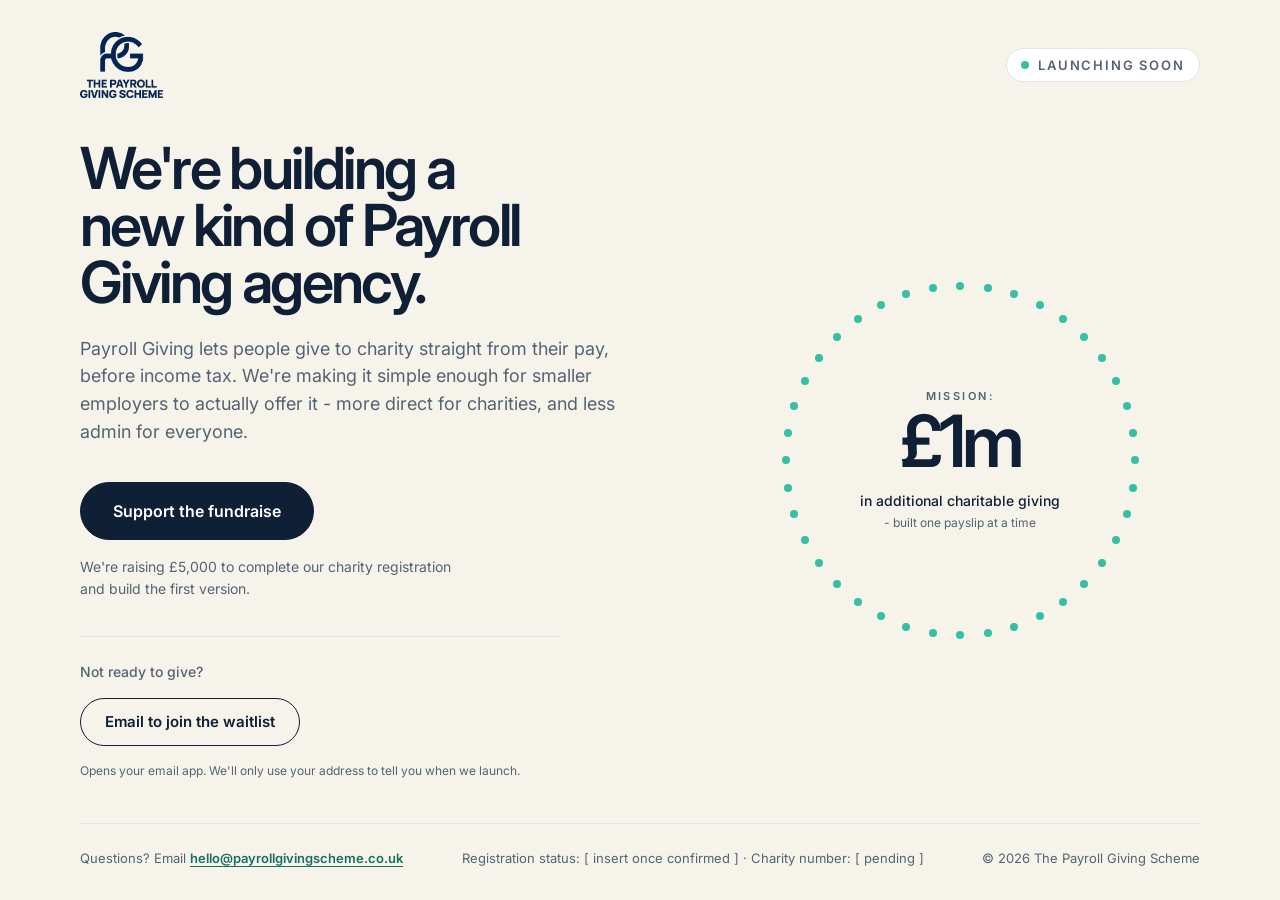
==== index.html @ 6aa9f2d4 "init" ====
<!doctype html>
<html lang="en-GB">
<head>
<meta charset="utf-8">
<meta name="viewport" content="width=device-width, initial-scale=1">
<title>The Payroll Giving Scheme - launching soon</title>
<meta name="description" content="We're building a new kind of Payroll Giving agency, making it easier for employees to give to charity straight from their pay. The full site is on its way.">
<meta name="theme-color" content="#f6f3eb">
<link rel="canonical" href="https://payrollgivingscheme.co.uk/">

<meta property="og:type" content="website">
<meta property="og:site_name" content="The Payroll Giving Scheme">
<meta property="og:title" content="The Payroll Giving Scheme - launching soon">
<meta property="og:description" content="A new kind of Payroll Giving agency. Simple, more direct, less admin.">
<meta property="og:url" content="https://payrollgivingscheme.co.uk/">
<meta property="og:locale" content="en_GB">
<meta name="twitter:card" content="summary_large_image">

<link rel="icon" href="assets/favicon.png" type="image/png">
<link rel="preconnect" href="https://fonts.googleapis.com">
<link rel="preconnect" href="https://fonts.gstatic.com" crossorigin>
<link href="https://fonts.googleapis.com/css2?family=Inter:wght@400;500;600&display=swap" rel="stylesheet">
<link rel="stylesheet" href="css/holding.css">

<script type="application/ld+json">
{
  "@context": "https://schema.org",
  "@type": "Organization",
  "name": "The Payroll Giving Scheme",
  "url": "https://payrollgivingscheme.co.uk/",
  "email": "hello@payrollgivingscheme.co.uk",
  "description": "A new Payroll Giving agency, in development.",
  "areaServed": "GB"
}
</script>
</head>
<body>
<a class="skip-link" href="#main">Skip to content</a>

<div class="page">
  <header class="masthead">
    <a class="brand" href="/">
      <img class="pg-lockup" src="assets/pg-lockup.png" width="540" height="427" alt="The Payroll Giving Scheme">
    </a>
    <p class="status">Launching soon</p>
  </header>

  <main id="main" class="hero">
    <div class="hero-copy">
      <h1>We're building a new kind of Payroll Giving agency.</h1>
      <p class="lede">
        Payroll Giving lets people give to charity straight from their pay, before income tax.
        We're making it simple enough for smaller employers to actually offer it - more direct
        for charities, and less admin for everyone.
      </p>

      <div class="cta">
        <a class="btn btn-primary btn-lg" href="https://raise.payrollgivingscheme.com/" rel="noopener">
          Support the fundraise
        </a>
        <p class="cta-note">
          We're raising £5,000 to complete our charity registration and build the first version.
        </p>
      </div>

      <div class="waitlist">
        <p class="waitlist-label">Not ready to give?</p>
        <a class="btn btn-secondary"
           href="mailto:waitlist@payrollgivingscheme.com?subject=Join%20the%20waitlist&amp;body=Please%20let%20me%20know%20when%20The%20Payroll%20Giving%20Scheme%20launches.">
          Email to join the waitlist
        </a>
        <p class="waitlist-note">
          Opens your email app. We'll only use your address to tell you when we launch.
        </p>
      </div>
    </div>

    <div class="hero-figure">
      <div class="dots" id="dots">
        <div class="dots-ring" id="dots-ring" aria-hidden="true"></div>
        <div class="dots-centre">
          <p class="dots-label">Mission:</p>
          <p class="dots-figure">£1m</p>
          <p class="dots-note">in additional charitable giving</p>
          <p class="dots-sub">- built one payslip at a time</p>
        </div>
      </div>
    </div>
  </main>

  <footer class="foot">
    <p>Questions? Email <a href="mailto:hello@payrollgivingscheme.co.uk">hello@payrollgivingscheme.co.uk</a></p>
    <p>Registration status: [ insert once confirmed ] &middot; Charity number: [ pending ]</p>
    <p>&copy; <span id="year">2026</span> The Payroll Giving Scheme</p>
  </footer>
</div>

<script src="js/holding.js" defer></script>
</body>
</html>
---- css/holding.css ----
/* =========================================================================
   The Payroll Giving Scheme - holding page
   Self-contained. Shares the brand tokens with the main build but does not
   depend on it, so this page can ship on its own.
   ========================================================================= */

:root {
  --paper:   #f6f3eb;
  --paper-2: #f9f7f0;
  --ink:     #0f1f35;
  --mint:    #36bfa3;
  --mint-text: #17705d;
  --slate:   #566273;
  --rule:    #e0e5ea;
  --white:   #ffffff;

  --s1: 0.5rem;  --s2: 1rem;  --s3: 1.5rem;  --s4: 2rem;
  --s5: 3rem;    --s6: 4rem;  --s7: 6rem;

  --gutter: clamp(1.25rem, 4vw, 3rem);
  --radius: 12px;
  --radius-pill: 999px;

  --font: "Inter", ui-sans-serif, system-ui, -apple-system, BlinkMacSystemFont, "Segoe UI", sans-serif;
  --ease: cubic-bezier(0.22, 1, 0.36, 1);
  --micro: 200ms;

  color-scheme: light;
}

*, *::before, *::after { box-sizing: border-box; }

body {
  margin: 0;
  background: var(--paper);
  color: var(--ink);
  font-family: var(--font);
  font-size: clamp(1rem, 0.95rem + 0.22vw, 1.1875rem);
  line-height: 1.55;
  -webkit-font-smoothing: antialiased;
}

h1 { margin: 0 0 var(--s3); color: var(--ink); text-wrap: balance; }
p { margin: 0 0 var(--s2); text-wrap: pretty; }
p:last-child { margin-bottom: 0; }
a { color: var(--mint-text); text-underline-offset: 3px; }

:focus-visible { outline: 3px solid var(--ink); outline-offset: 3px; border-radius: 4px; }

.skip-link {
  position: absolute; left: var(--s2); top: -100px; z-index: 10;
  background: var(--ink); color: var(--paper);
  padding: 0.75rem 1.25rem; border-radius: 0 0 var(--radius) var(--radius);
  font-weight: 600; text-decoration: none;
  transition: top var(--micro) var(--ease);
}
.skip-link:focus { top: 0; }

/* Layout: masthead, content, footer, filling the viewport on tall screens. */
.page {
  display: grid;
  grid-template-rows: auto 1fr auto;
  gap: clamp(1.5rem, 3vw, 2.5rem);
  min-height: 100vh;
  min-height: 100svh;
  width: min(100% - var(--gutter) * 2, 1120px);
  margin-inline: auto;
  padding-block: clamp(1.25rem, 2.5vw, 2.25rem);
}

.masthead { display: flex; flex-wrap: wrap; align-items: center; justify-content: space-between; gap: var(--s3); }
.brand { display: inline-flex; text-decoration: none; }
.pg-lockup { display: block; width: auto; height: 66px; padding-right: 12px; }

.status {
  margin: 0;
  display: inline-flex; align-items: center; gap: 0.55rem;
  padding: 0.4rem 0.9rem;
  border: 1px solid var(--rule); border-radius: var(--radius-pill);
  background: var(--white);
  font-size: 0.8125rem; font-weight: 600;
  letter-spacing: 0.14em; text-transform: uppercase; color: var(--slate);
}
.status::before {
  content: ""; width: 8px; height: 8px; border-radius: 50%;
  background: var(--mint);
}

/* Hero */
.hero {
  display: grid;
  grid-template-columns: minmax(0, 1fr) minmax(0, 0.85fr);
  gap: clamp(var(--s5), 6vw, var(--s7));
  align-items: center;
}
h1 {
  max-width: 15ch;
  font-size: clamp(2.25rem, 1.35rem + 3.6vw, 3.625rem);
  font-weight: 600; line-height: 0.98; letter-spacing: -0.045em;
}
.lede { max-width: 52ch; color: var(--slate); }

/* Waitlist: the secondary action, under a rule so it does not compete
   with the fundraise button above it. */
.waitlist {
  margin-top: clamp(1.5rem, 3vw, 2.25rem);
  padding-top: clamp(1.25rem, 2.5vw, 1.5rem);
  border-top: 1px solid var(--rule);
  max-width: 30rem;
}
.waitlist-label { margin: 0 0 var(--s2); font-size: 0.875rem; font-weight: 500; color: var(--slate); }
.waitlist-note { margin: var(--s2) 0 0; font-size: 0.75rem; color: var(--slate); }

.btn {
  display: inline-flex; align-items: center; justify-content: center;
  min-height: 48px; padding: 0.65rem 1.5rem;
  border: 1px solid transparent; border-radius: var(--radius-pill);
  font: inherit; font-size: 0.9375rem; font-weight: 600; line-height: 1.2;
  text-decoration: none; cursor: pointer;
  transition: background-color var(--micro) var(--ease), border-color var(--micro) var(--ease),
              color var(--micro) var(--ease);
}
.btn-lg { min-height: 58px; padding: 0.8rem 2rem; font-size: 1rem; }

.btn-primary { background: var(--ink); border-color: var(--ink); color: var(--white); }
.btn-primary:hover { background: #17304f; border-color: #17304f; }

.btn-secondary { background: transparent; border-color: var(--ink); color: var(--ink); }
.btn-secondary:hover { background: var(--ink); color: var(--white); }

/* Primary action: backing the fundraise. Everything under it is secondary. */
.cta { margin-top: clamp(1.5rem, 3vw, 2.25rem); }
.cta-note { margin: var(--s2) 0 0; max-width: 44ch; font-size: 0.875rem; color: var(--slate); }

/* Collective dots */
.hero-figure { display: grid; justify-items: center; }
.dots { position: relative; width: min(100%, 380px); aspect-ratio: 1; }
.dots-ring { position: absolute; inset: 0; }
.dots-ring span {
  position: absolute; width: 8px; height: 8px;
  margin: -4px 0 0 -4px; border-radius: 50%;
  background: var(--mint);
}
.dots.is-animating .dots-ring span {
  opacity: 0; transform: scale(0.4);
  animation: dot-in 420ms var(--ease) forwards;
}
@keyframes dot-in { to { opacity: 1; transform: scale(1); } }

.dots-centre {
  position: absolute; inset: 16%;
  display: grid; align-content: center; justify-items: center;
  text-align: center; overflow-wrap: break-word;
}
.dots-label { margin: 0; font-size: 0.6875rem; font-weight: 600; letter-spacing: 0.22em; text-transform: uppercase; color: var(--slate); }
.dots-figure { margin: 0.25rem 0 0; font-size: clamp(2.75rem, 1.8rem + 4vw, 4.5rem); font-weight: 600; line-height: 0.9; letter-spacing: -0.06em; }
.dots-note { margin: var(--s2) 0 0; font-size: 0.875rem; font-weight: 500; }
.dots-sub { margin: 0.125rem 0 0; font-size: 0.75rem; color: var(--slate); }

/* Footer */
.foot {
  display: flex; flex-wrap: wrap; gap: var(--s1) var(--s4); justify-content: space-between;
  padding-top: var(--s3); border-top: 1px solid var(--rule);
  font-size: 0.8125rem; color: var(--slate);
}
.foot p { margin: 0; }
.foot a { font-weight: 600; }

/* Responsive */
@media (max-width: 900px) {
  .hero { grid-template-columns: 1fr; }
  .hero-figure { justify-items: start; }
  .dots { width: min(100%, 300px); }
  .dots-centre { inset: 14%; }
}

@media (max-width: 480px) {
  .pg-lockup { height: 52px; }
  .btn { width: 100%; }
}

@media (prefers-reduced-motion: reduce) {
  *, *::before, *::after {
    animation-duration: 1ms !important; animation-delay: 0ms !important;
    transition-duration: 1ms !important;
  }
}
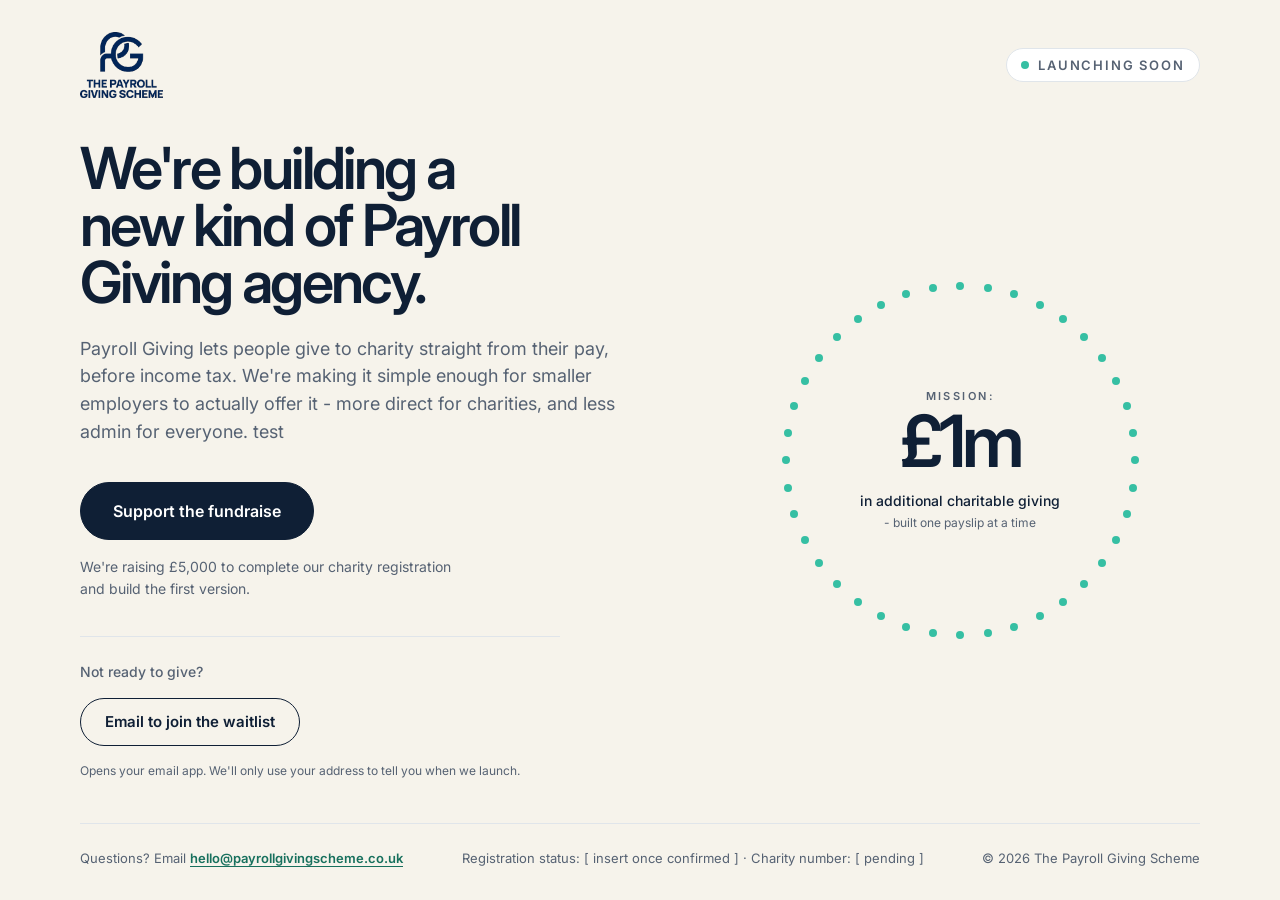
==== commit d0f966c5: "test" ====
--- a/index.html
+++ b/index.html
@@ -51,7 +51,7 @@
       <p class="lede">
         Payroll Giving lets people give to charity straight from their pay, before income tax.
         We're making it simple enough for smaller employers to actually offer it - more direct
-        for charities, and less admin for everyone.
+        for charities, and less admin for everyone. test
       </p>
 
       <div class="cta">
